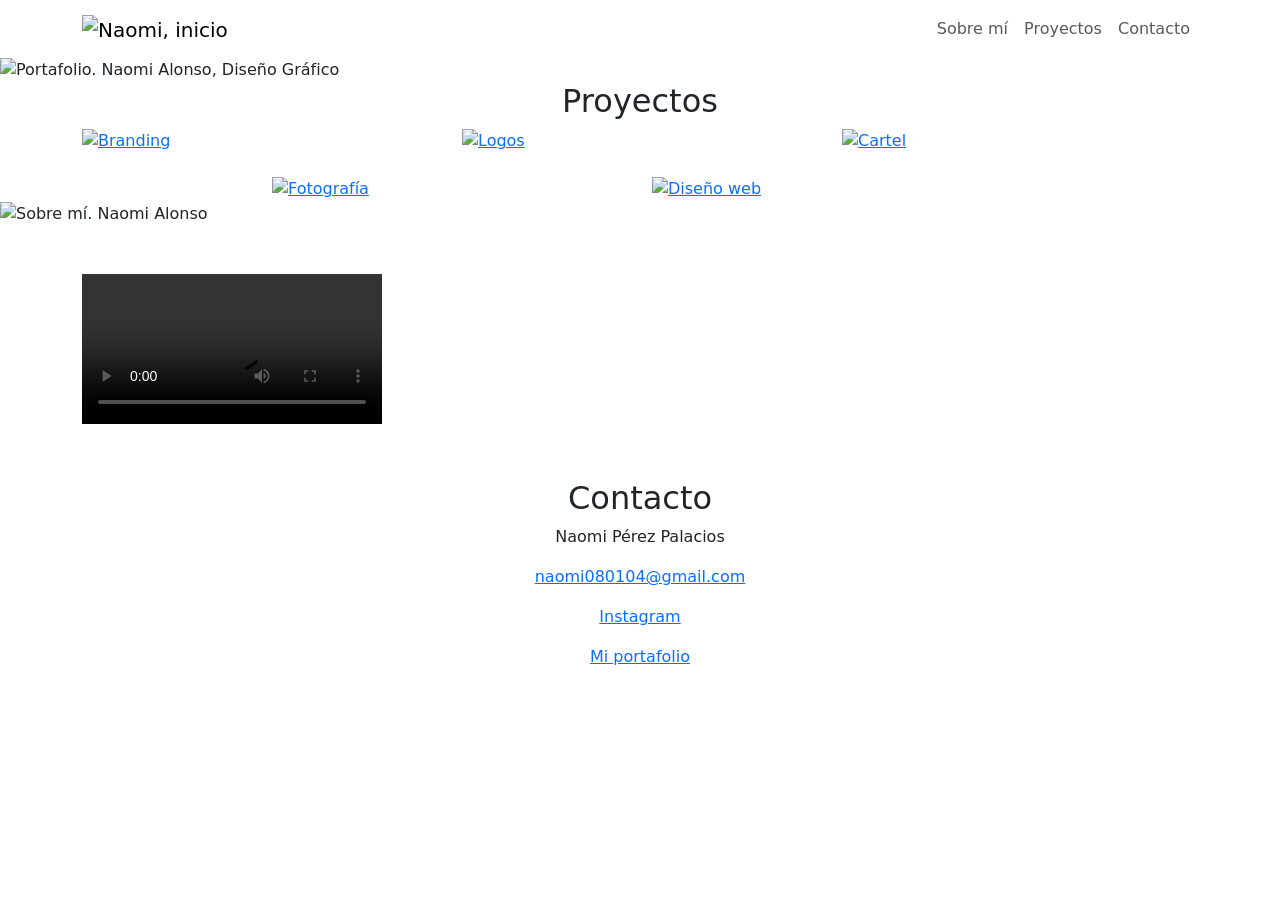
==== index.html @ dbc14c41 "Add files via upload" ====
<!DOCTYPE html>
<html lang="es">
<head>
  <meta charset="UTF-8">
  <meta name="viewport" content="width=device-width, initial-scale=1">
  <title>Portafolio | Naomi Alonso · Diseño Gráfico</title>

  <!-- Bootstrap 5 -->
  <link href="https://cdn.jsdelivr.net/npm/bootstrap@5.3.3/dist/css/bootstrap.min.css" rel="stylesheet">
  <!-- Tipografías -->
  <link rel="preconnect" href="https://fonts.googleapis.com">
  <link rel="preconnect" href="https://fonts.gstatic.com" crossorigin>
  <link href="https://fonts.googleapis.com/css2?family=Abril+Fatface&family=Caveat:wght@500;700&family=Libre+Baskerville:wght@400;700&display=swap" rel="stylesheet">
  <!-- Tu hoja de estilos (siempre después de Bootstrap) -->
  <link href="css/style.css" rel="stylesheet">
</head>
<body>

  <!-- ============ MENÚ ============ -->
  <nav class="navbar navbar-expand-lg barra-menu sticky-top">
    <div class="container">
      <a class="navbar-brand" href="#inicio">
        <img class="logo-nav" src="img/logoimg.png" alt="Naomi, inicio">
      </a>
      <button class="navbar-toggler" type="button" data-bs-toggle="collapse" data-bs-target="#menu" aria-controls="menu" aria-expanded="false" aria-label="Abrir menú">
        <span class="navbar-toggler-icon"></span>
      </button>
      <div class="collapse navbar-collapse" id="menu">
        <ul class="navbar-nav ms-auto">
          <li class="nav-item"><a class="nav-link" href="#sobre-mi">Sobre mí</a></li>
          <li class="nav-item"><a class="nav-link" href="#proyectos">Proyectos</a></li>
          <li class="nav-item"><a class="nav-link" href="#contacto">Contacto</a></li>
        </ul>
      </div>
    </div>
  </nav>

  <!-- ============ HEADER ============ -->
  <header id="inicio">
    <h1 class="visually-hidden">Portafolio de Naomi Alonso, Diseño Gráfico</h1>
    <img class="img-ancha" src="inicioimg.png" alt="Portafolio. Naomi Alonso, Diseño Gráfico">
  </header>

  <main>

    <!-- ============ MIS PROYECTOS ============ -->
    <section id="proyectos" class="seccion vichy">
      <div class="container">
        <h2 class="titulo-seccion text-center">Proyectos</h2>
        <div class="row g-4 justify-content-center">
          <div class="col-6 col-md-4"><a class="plato" href="branding.html" rel="noopener"><img src="brandingimg.png" alt="Branding"></a></div>
          <div class="col-6 col-md-4"><a class="plato" href="logos.html" rel="noopener"><img src="logosimg.png" alt="Logos"></a></div>
          <div class="col-6 col-md-4"><a class="plato" href="cartel.html"  rel="noopener"><img src="cartelimg.png" alt="Cartel"></a></div>
          <div class="col-6 col-md-4"><a class="plato" href="fotos.html" rel="noopener"><img src="fotoimg.png" alt="Fotografía"></a></div>
          <div class="col-6 col-md-4"><a class="plato" href="web.html"  rel="noopener"><img src="webimg.png" alt="Diseño web"></a></div>
        </div>
      </div>
    </section>

    <!-- ============ SOBRE MÍ ============ -->
    <section id="sobre-mi" class="seccion-sobre-mi">
      <h2 class="visually-hidden">Sobre mí</h2>
      <img class="img-ancha" src="inicio2img.png" alt="Sobre mí. Naomi Alonso">
      <div class="container py-5">
        <video class="video" controls preload="metadata" aria-label="Video de presentación de Naomi Pérez Palacios">
          <source src="vid.mp4" type="video/mp4">
          Tu navegador no puede reproducir este video.
        </video>
      </div>
    </section>

  </main>

  <!-- ============ CONTACTO ============ -->
  <footer id="contacto" class="pie vichy">
    <div class="container text-center">
      <h2 class="titulo-seccion">Contacto</h2>
      <p class="firma">Naomi Pérez Palacios</p>
      <p><a class="enlace-pie" href="mailto:naomi080104@gmail.com">naomi080104@gmail.com</a></p>
      <p><a class="enlace-pie" href="https://www.instagram.com/naomiperezpalacios/" target="_blank" rel="noopener">Instagram</a></p>
      <p><a class="enlace-pie" href="https://canva.link/qdemf1s4d7n27k7" target="_blank" rel="noopener">Mi portafolio</a></p>
    </div>
  </footer>

  <script src="https://cdn.jsdelivr.net/npm/bootstrap@5.3.3/dist/js/bootstrap.bundle.min.js"></script>
</body>
</html>
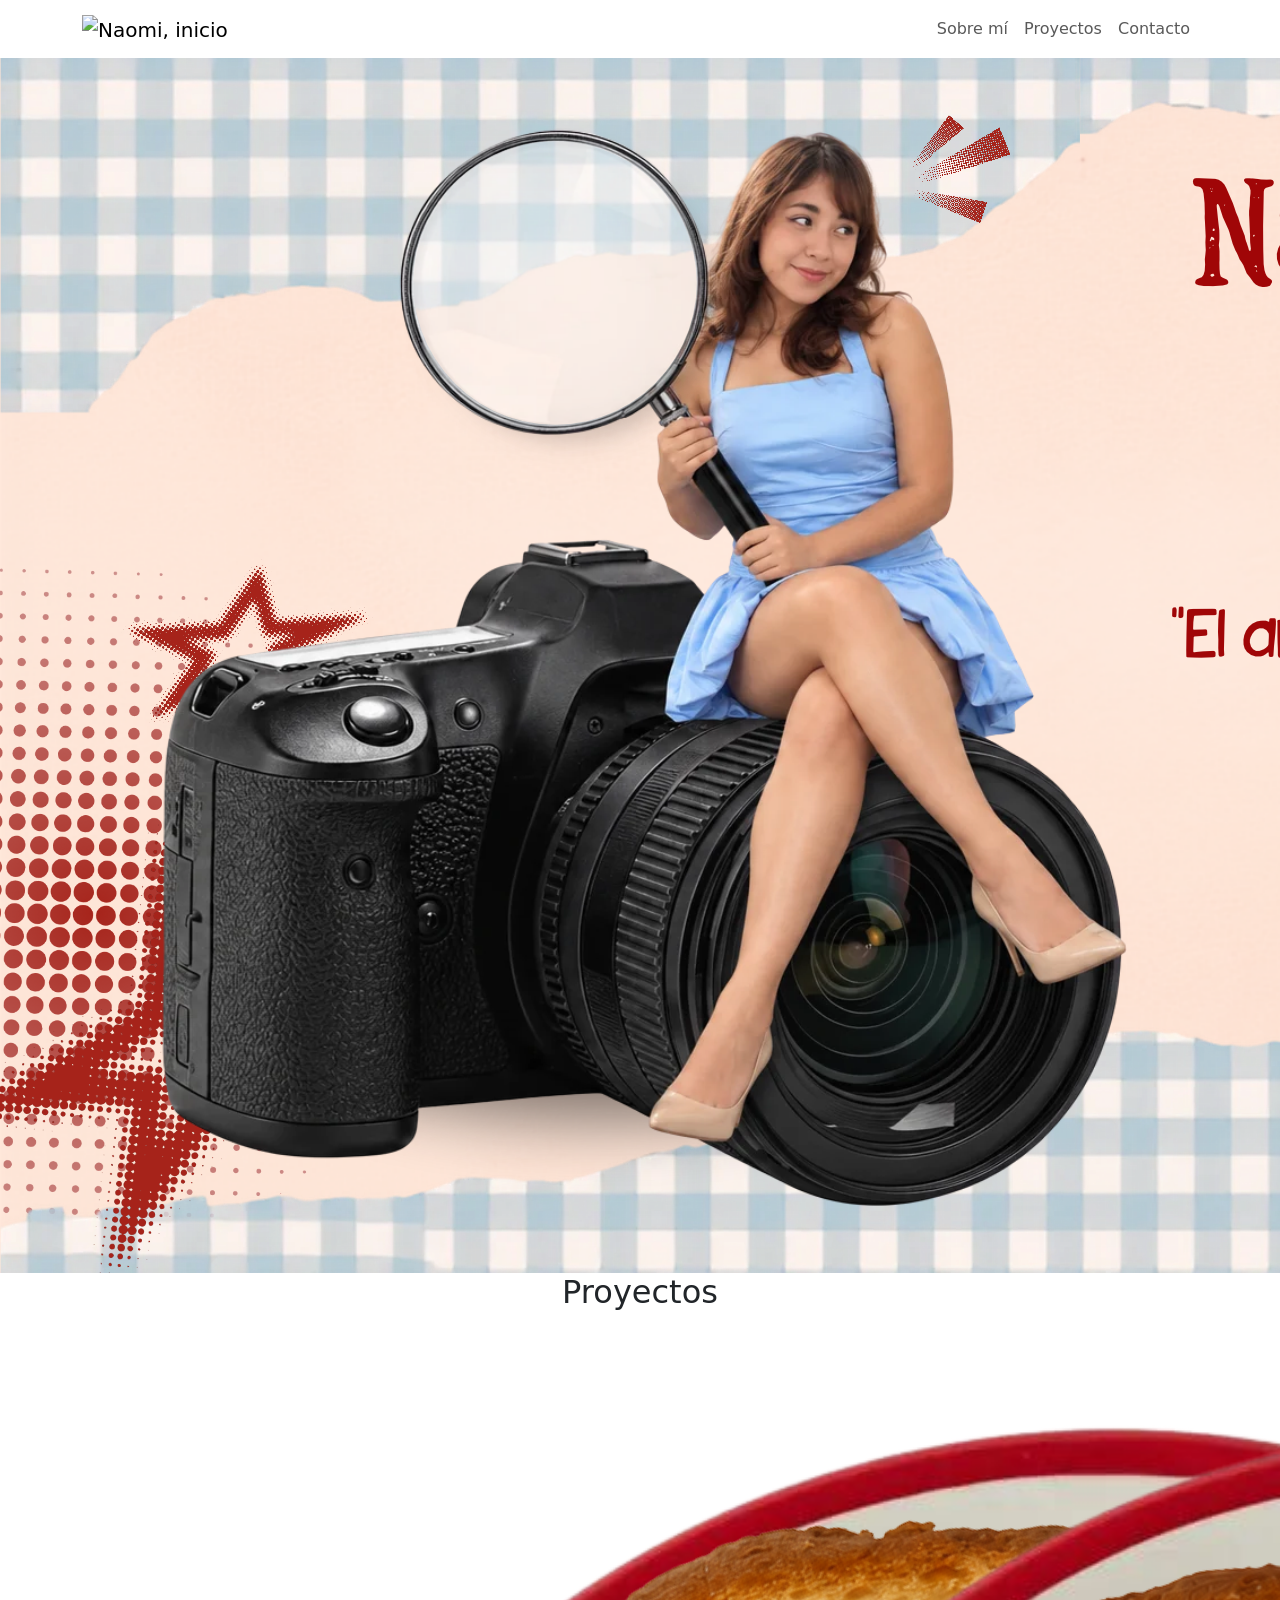
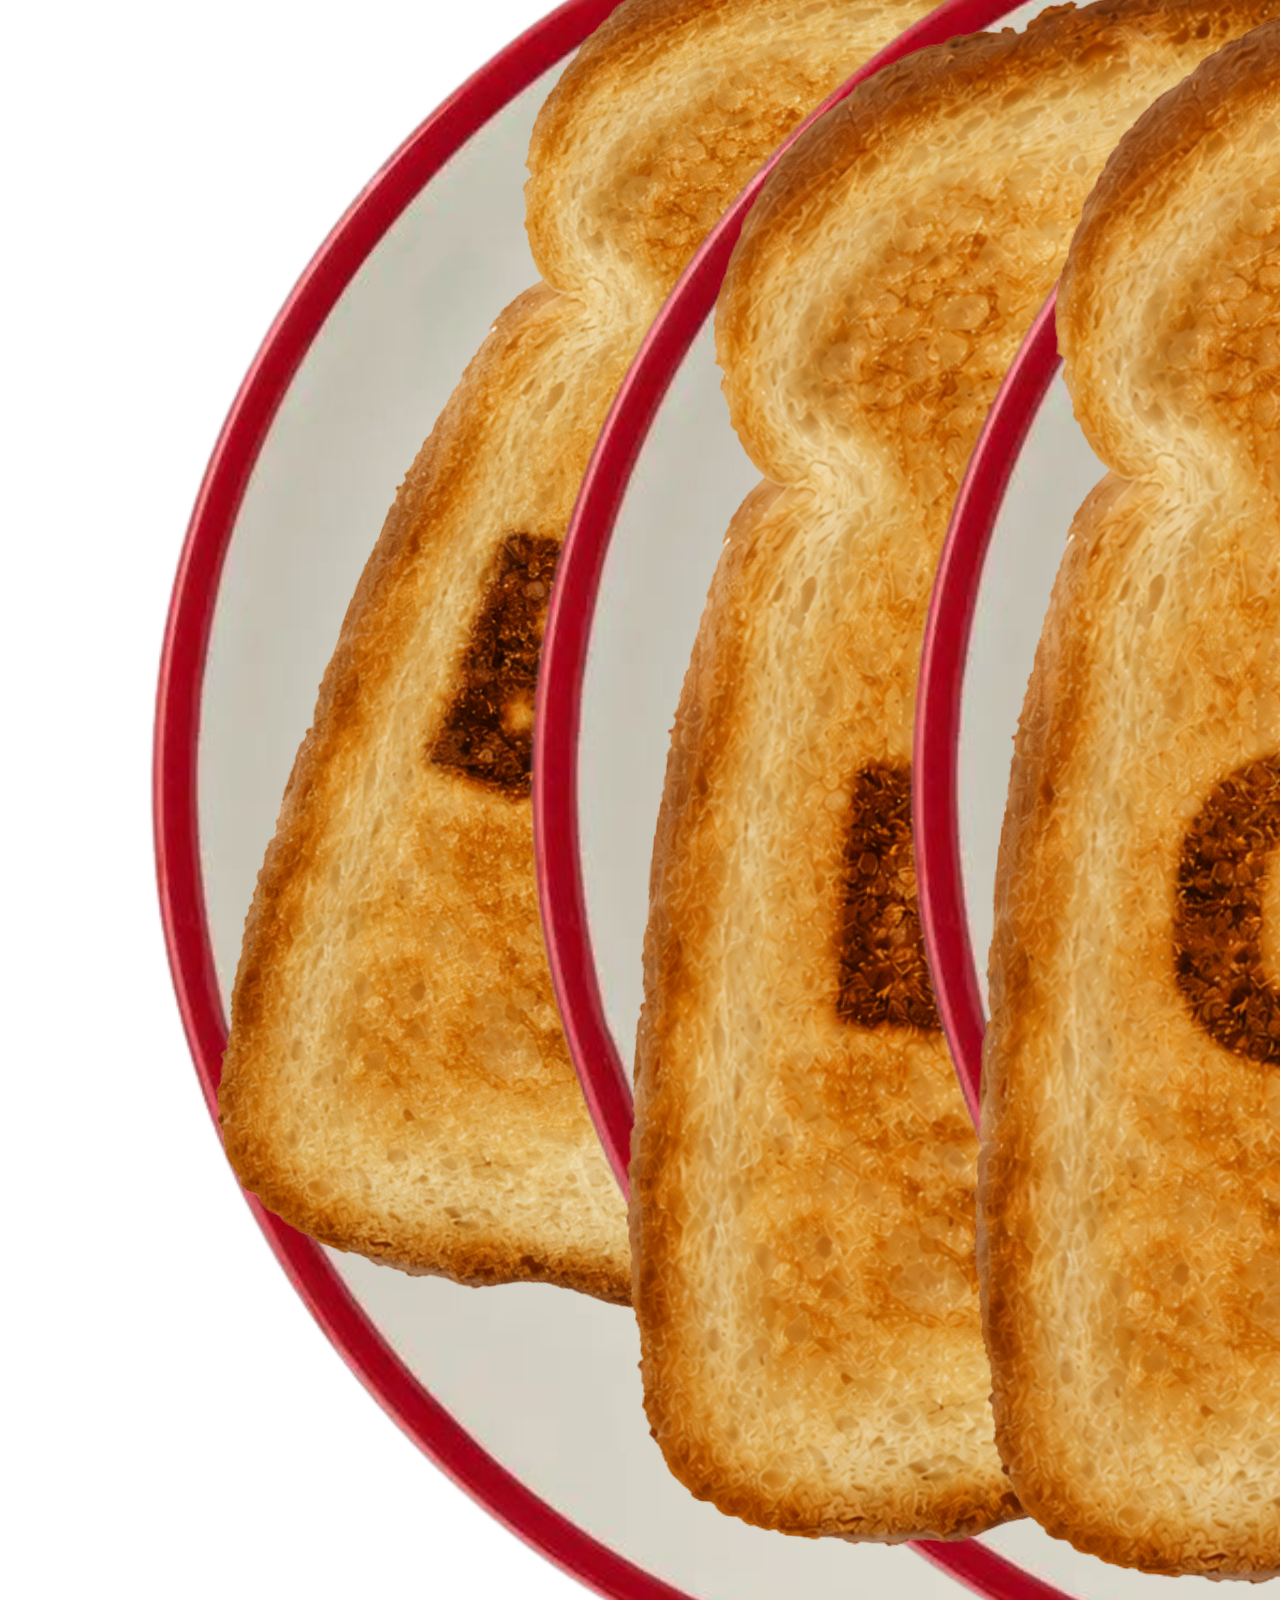
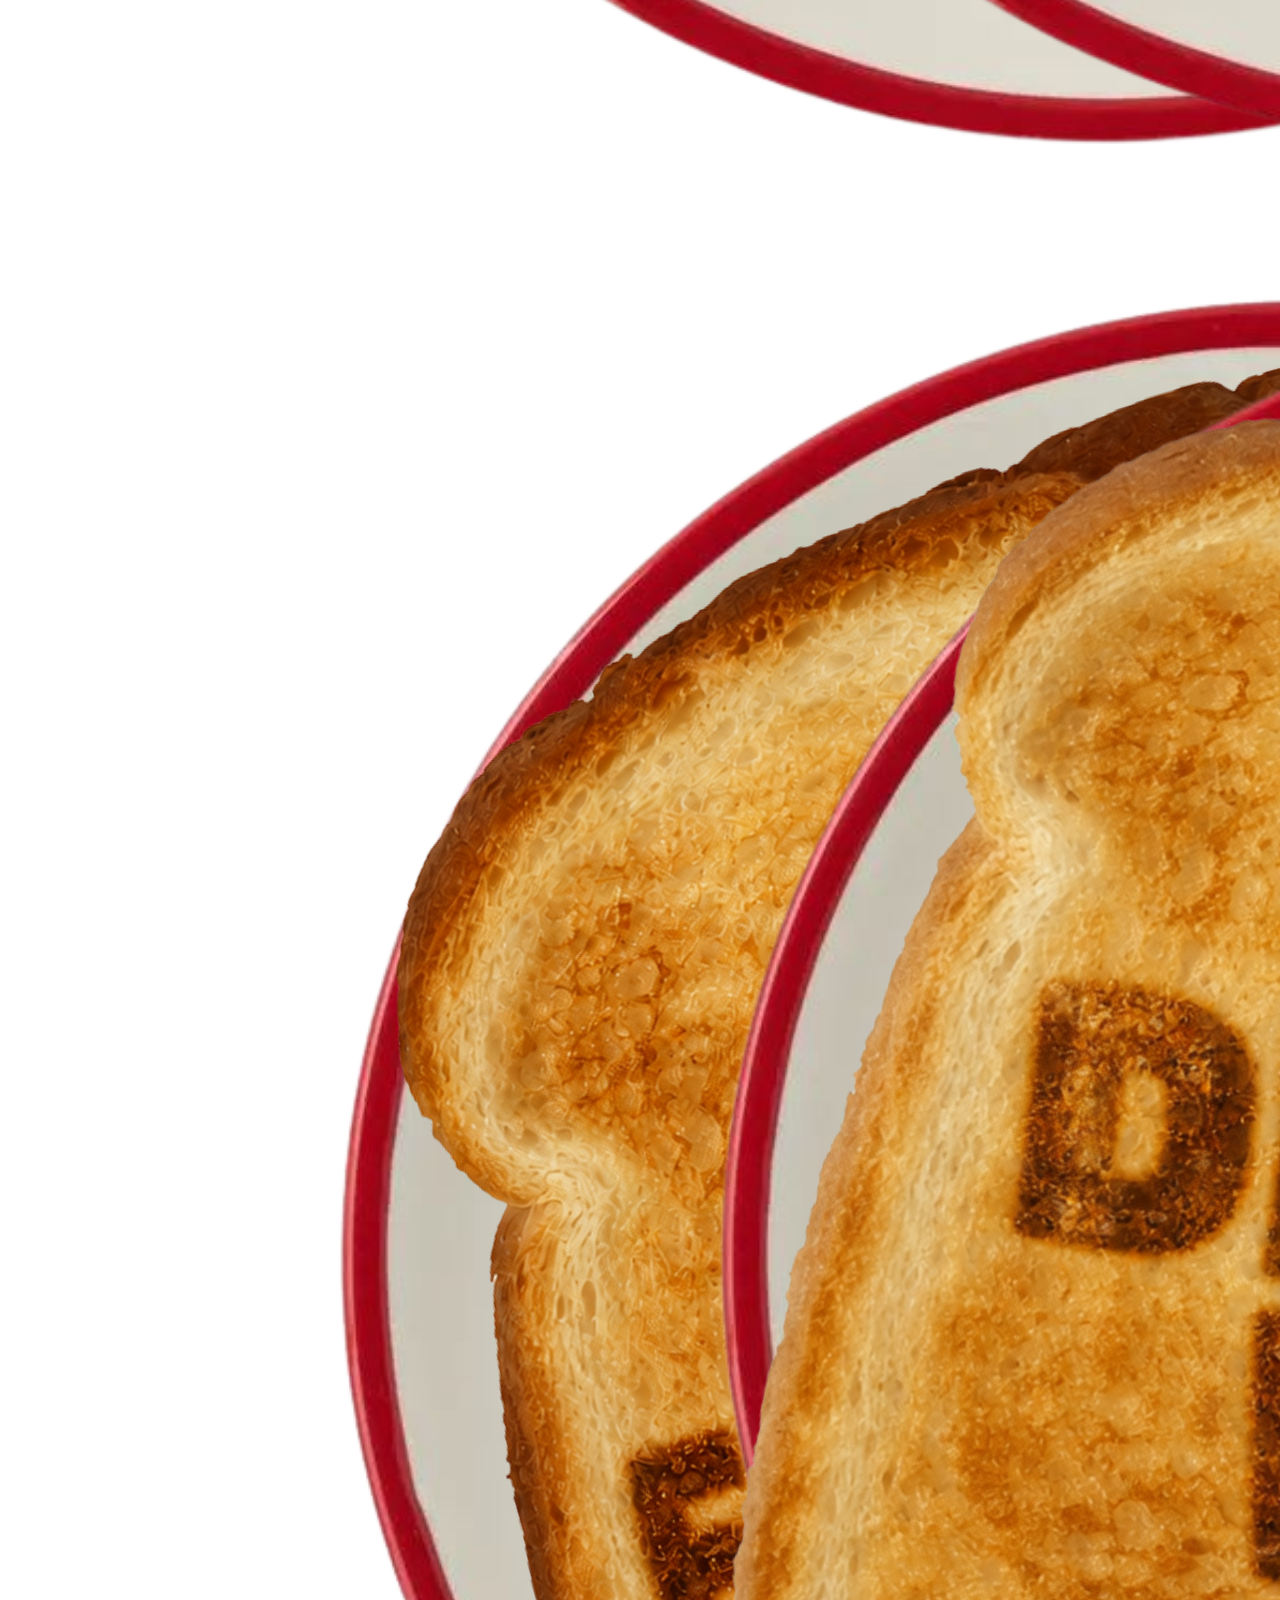
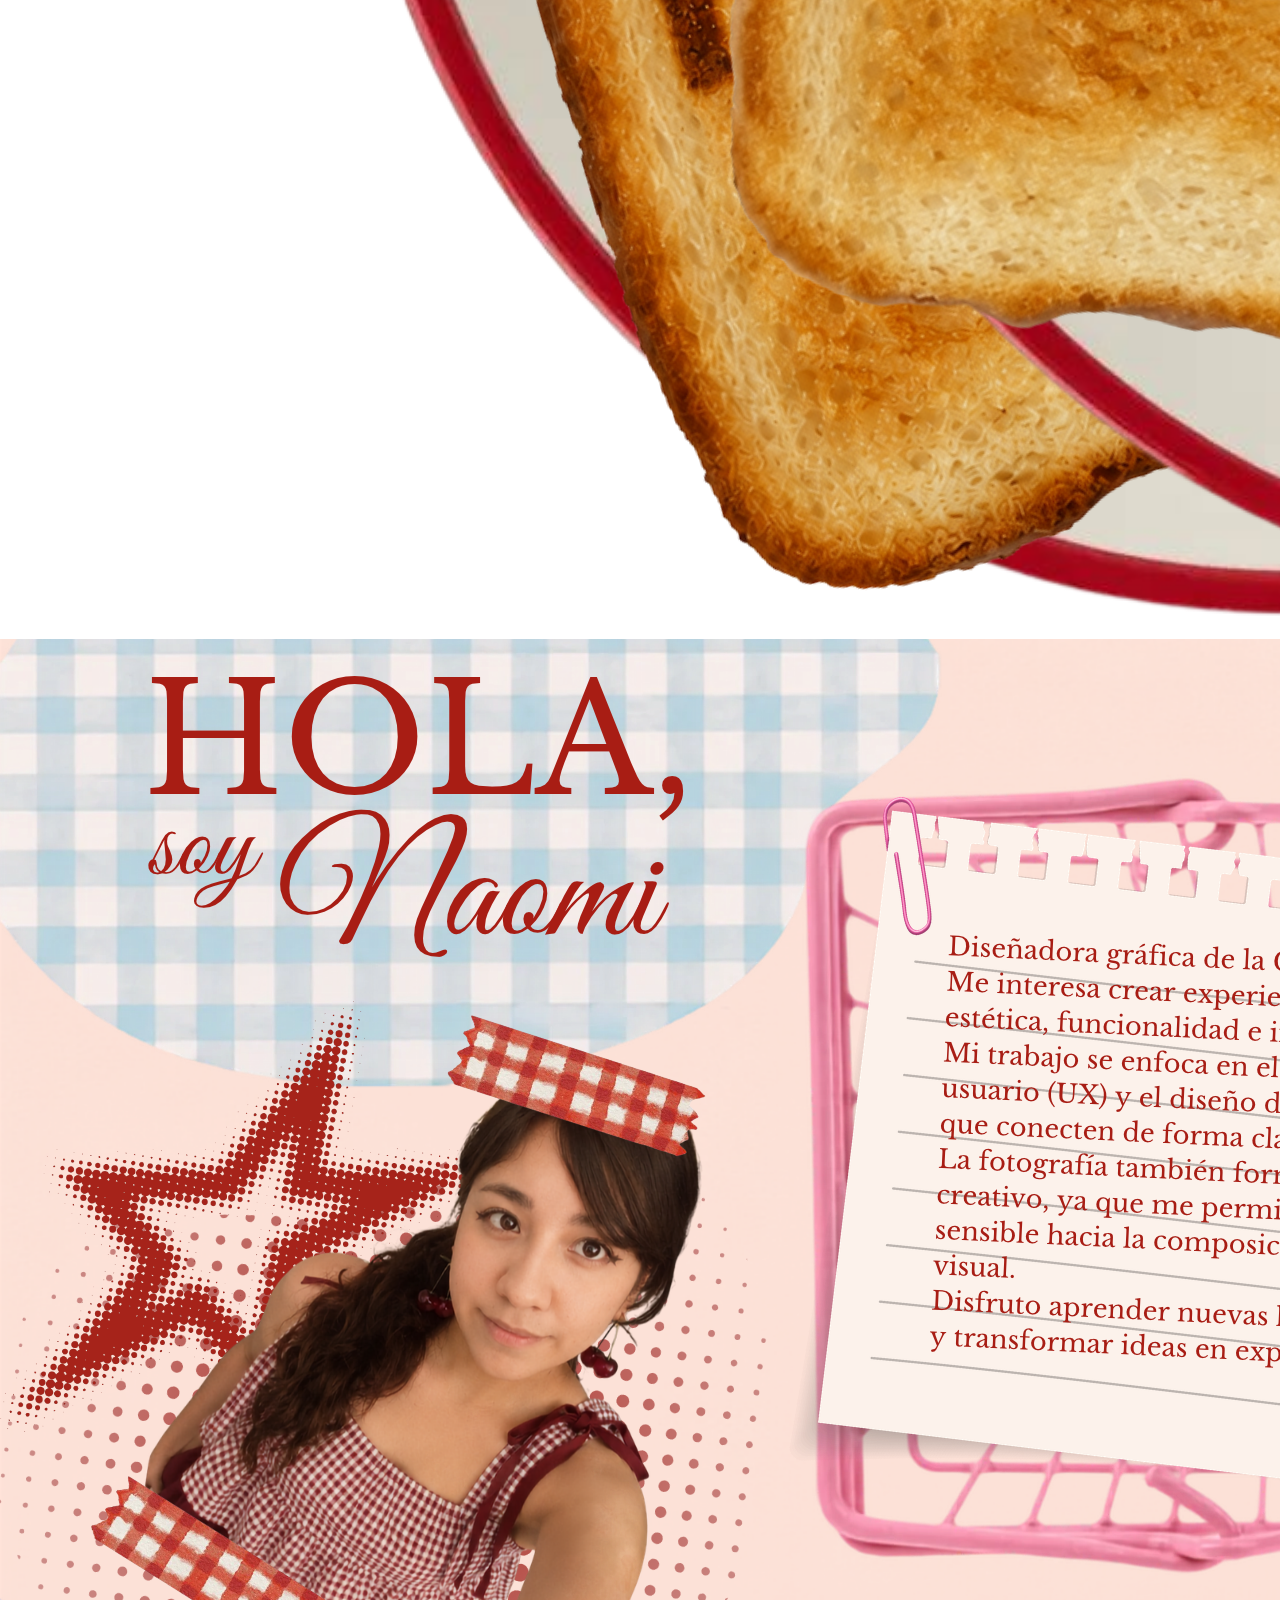
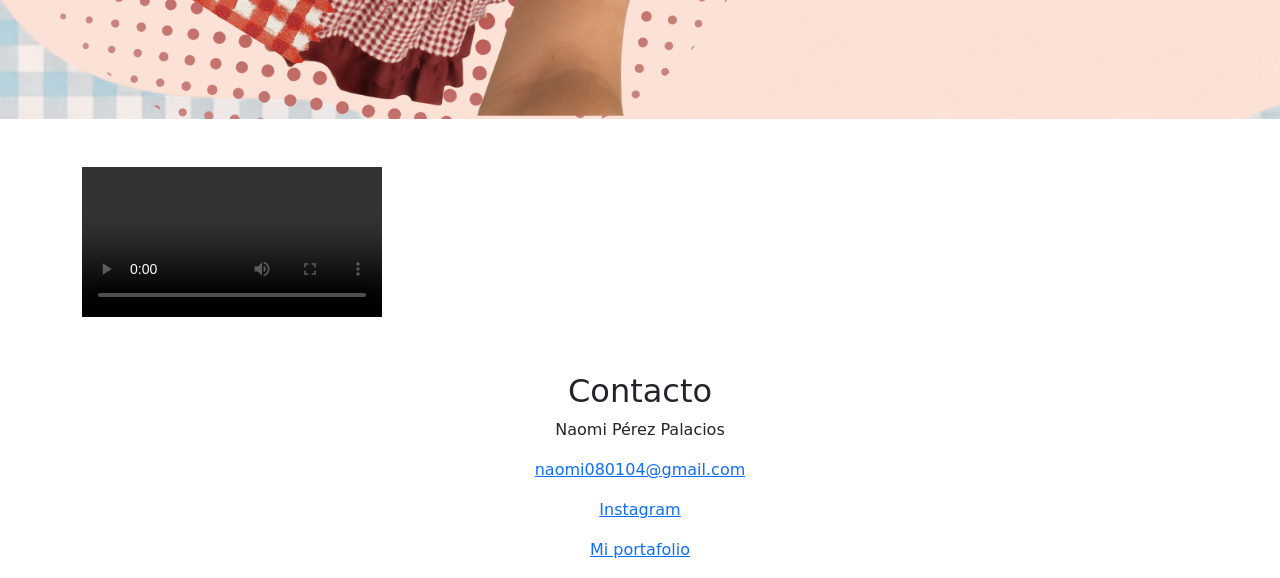
==== commit 3a8728b9: "Fix HTML encoding issues in index.html" ====
--- a/index.html
+++ b/index.html
@@ -51,7 +51,7 @@
           <div class="col-6 col-md-4"><a class="plato" href="branding.html" rel="noopener"><img src="brandingimg.png" alt="Branding"></a></div>
           <div class="col-6 col-md-4"><a class="plato" href="logos.html" rel="noopener"><img src="logosimg.png" alt="Logos"></a></div>
           <div class="col-6 col-md-4"><a class="plato" href="cartel.html"  rel="noopener"><img src="cartelimg.png" alt="Cartel"></a></div>
-          <div class="col-6 col-md-4"><a class="plato" href="fotos.html" rel="noopener"><img src="fotoimg.png" alt="Fotografía"></a></div>
+          <div class="col-6 col-md-4"><a class="plato" href="foto.html" rel="noopener"><img src="fotoimg.png" alt="Fotografía"></a></div>
           <div class="col-6 col-md-4"><a class="plato" href="web.html"  rel="noopener"><img src="webimg.png" alt="Diseño web"></a></div>
         </div>
       </div>
@@ -84,4 +84,4 @@
 
   <script src="https://cdn.jsdelivr.net/npm/bootstrap@5.3.3/dist/js/bootstrap.bundle.min.js"></script>
 </body>
-</html>+</html>
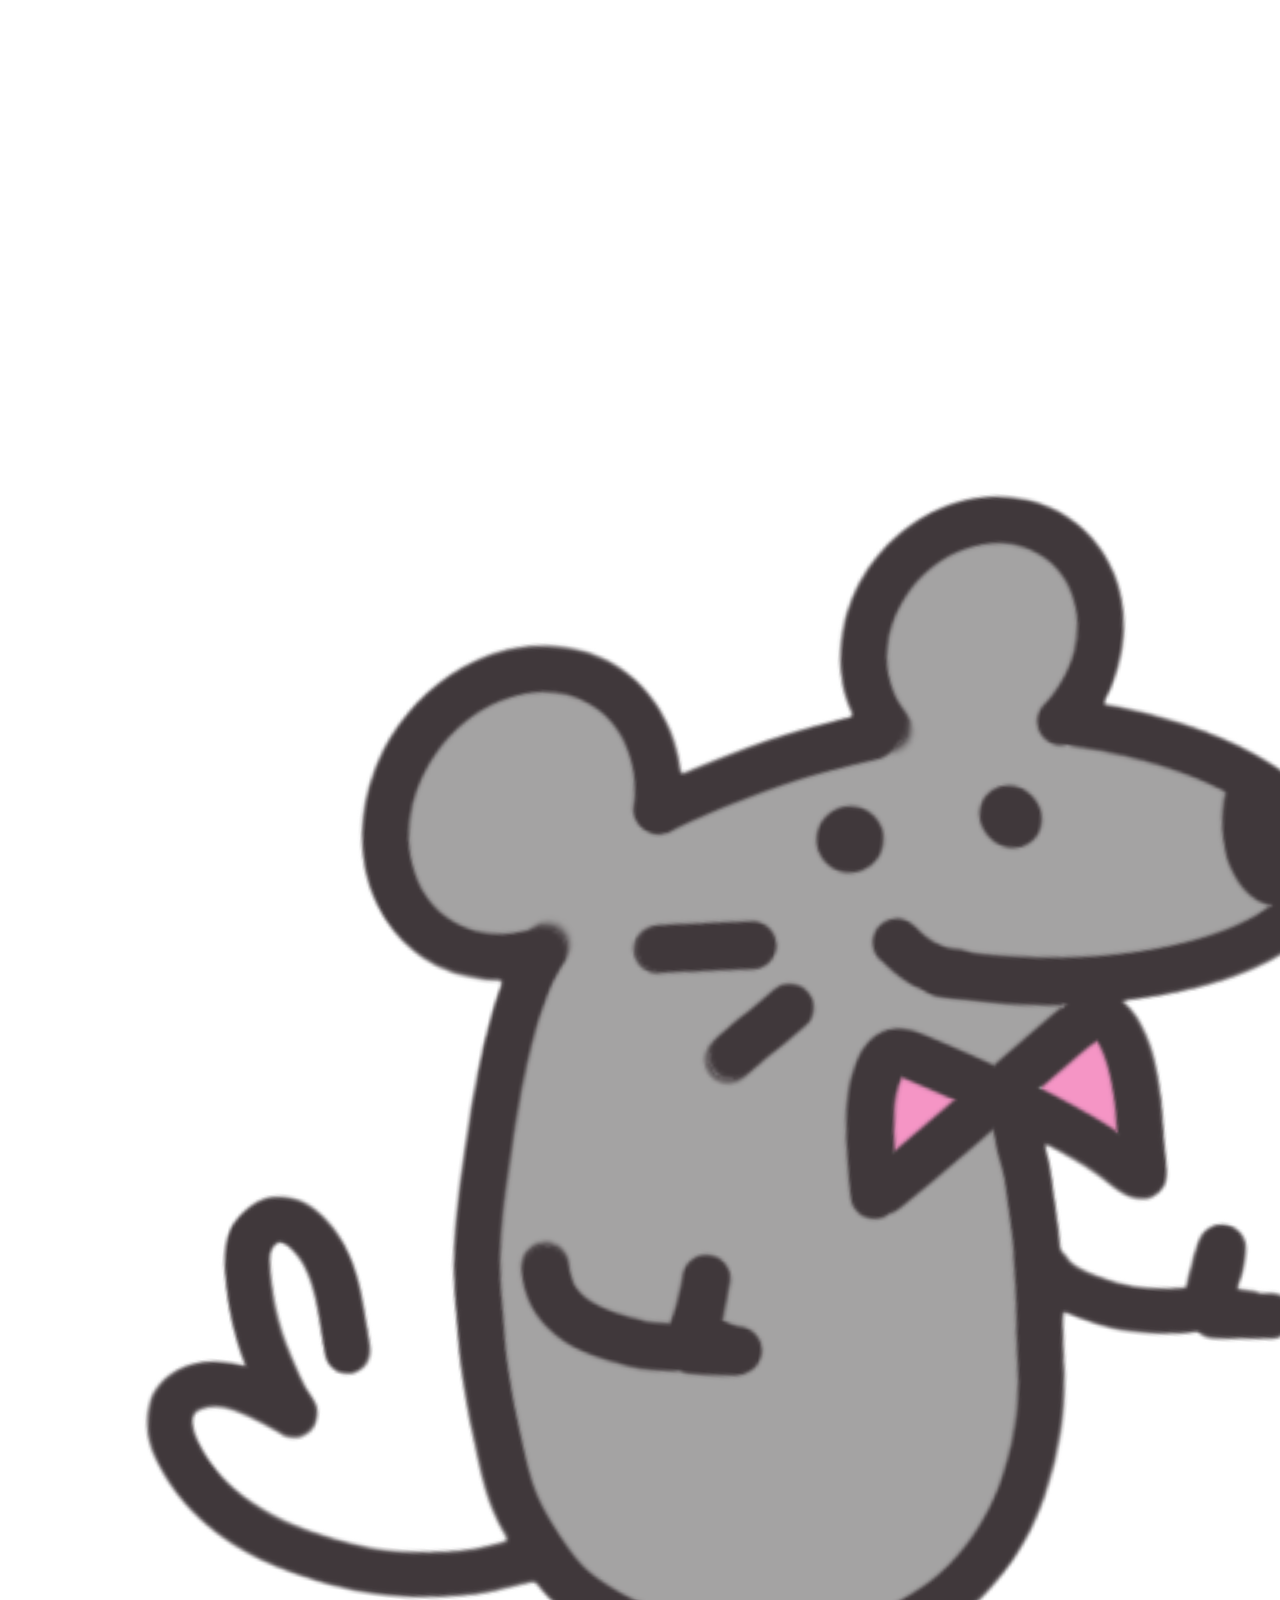
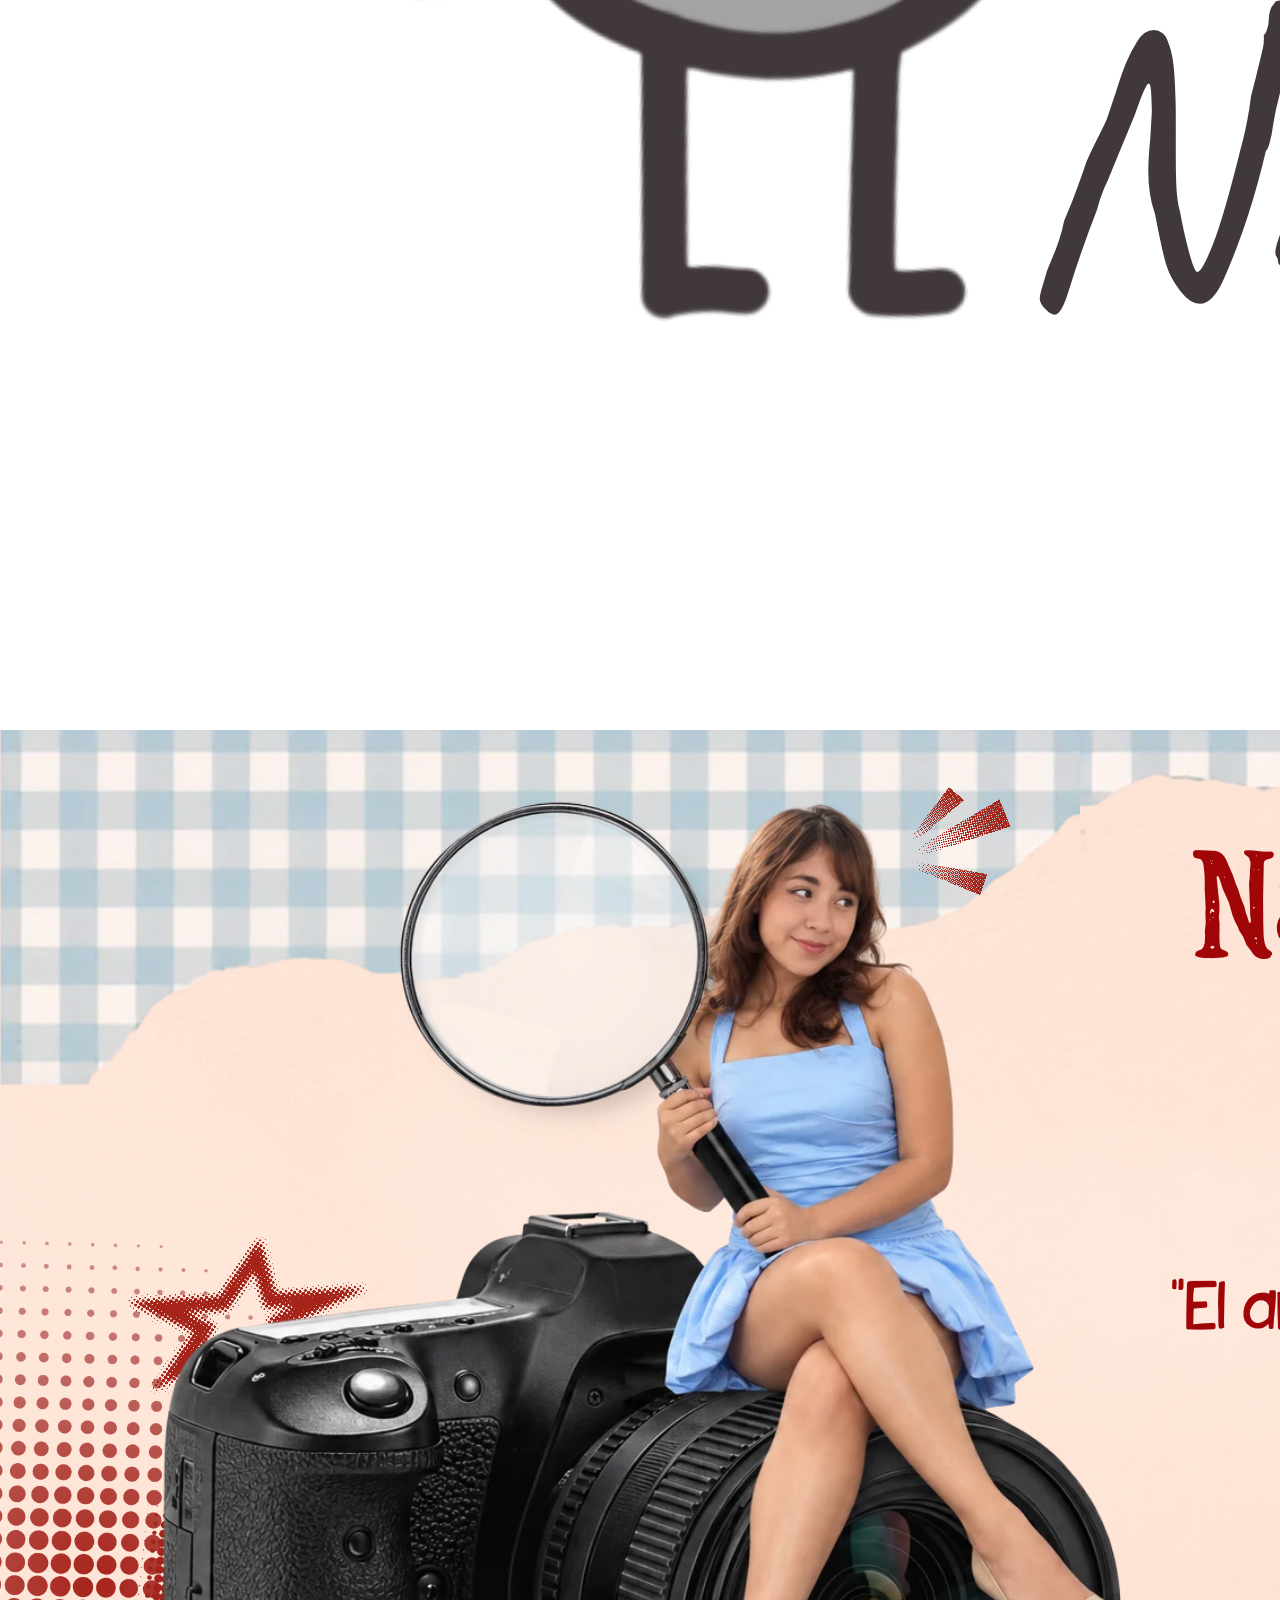
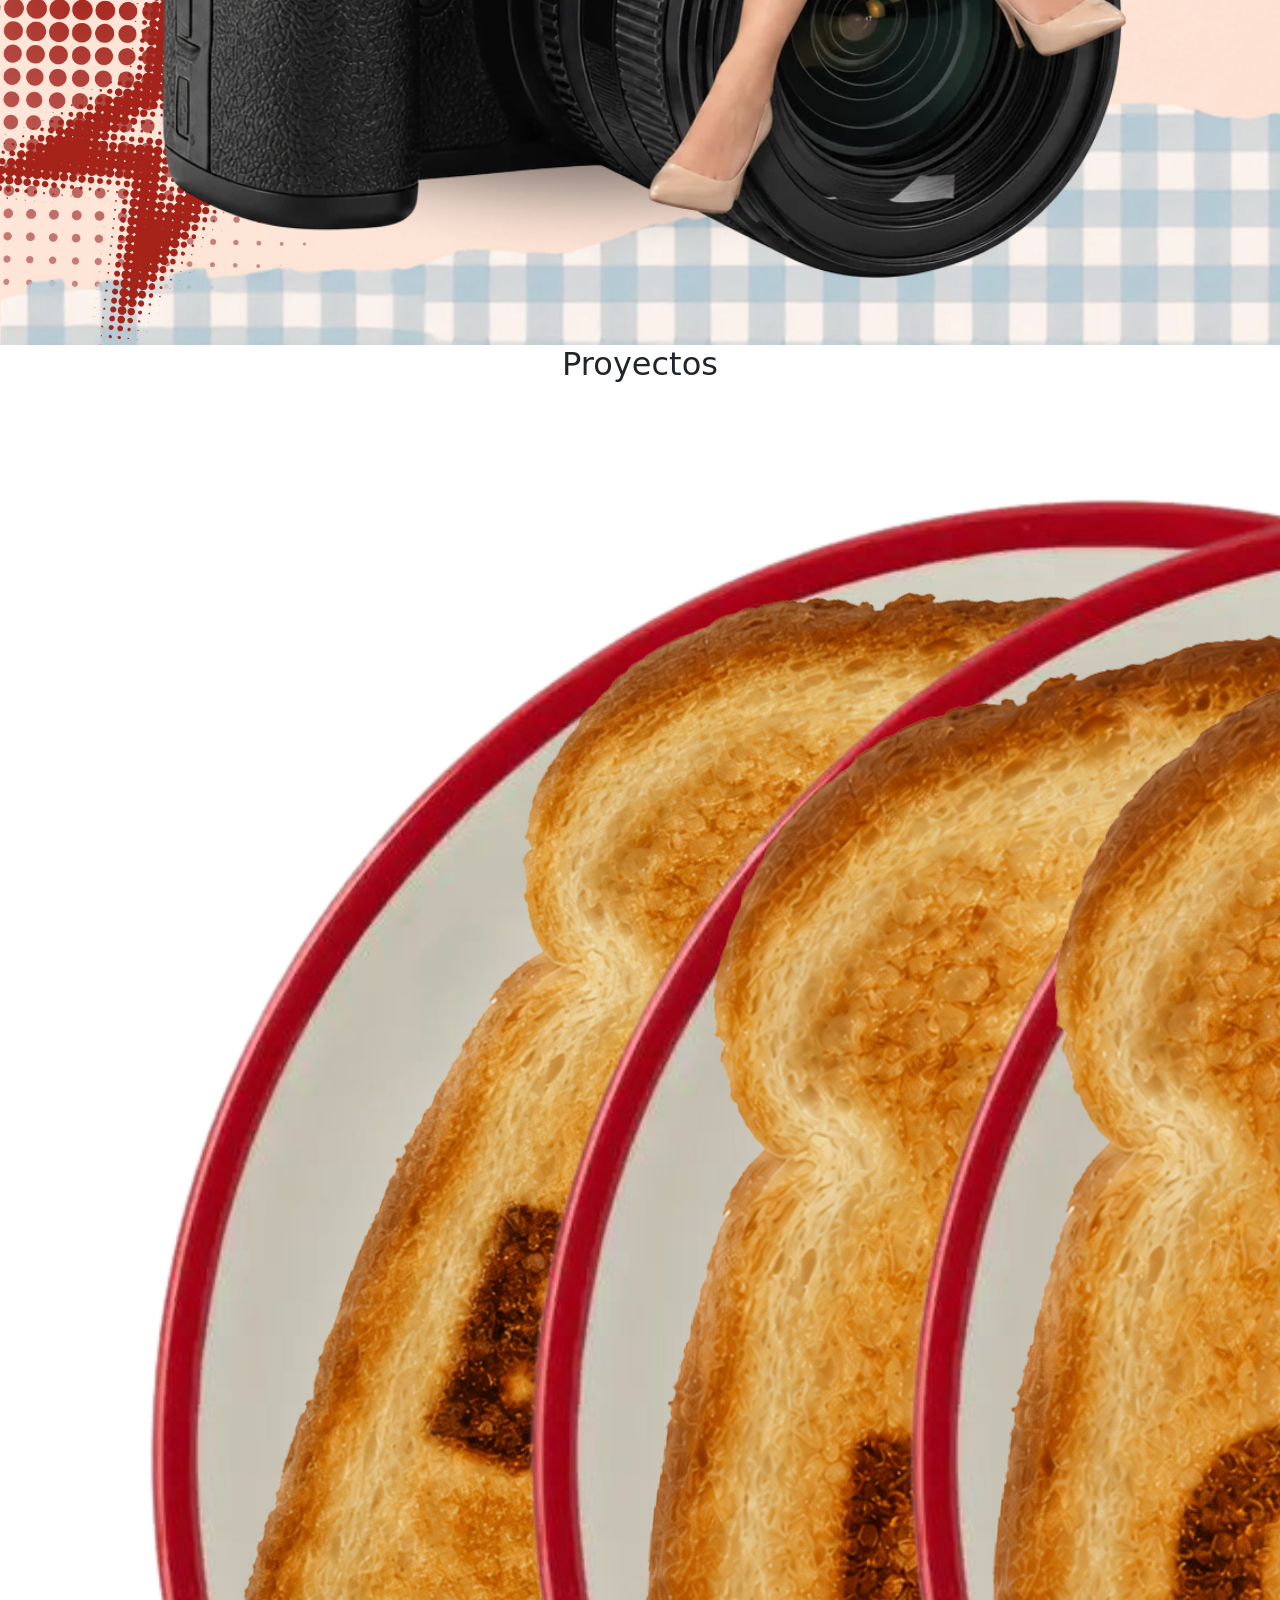
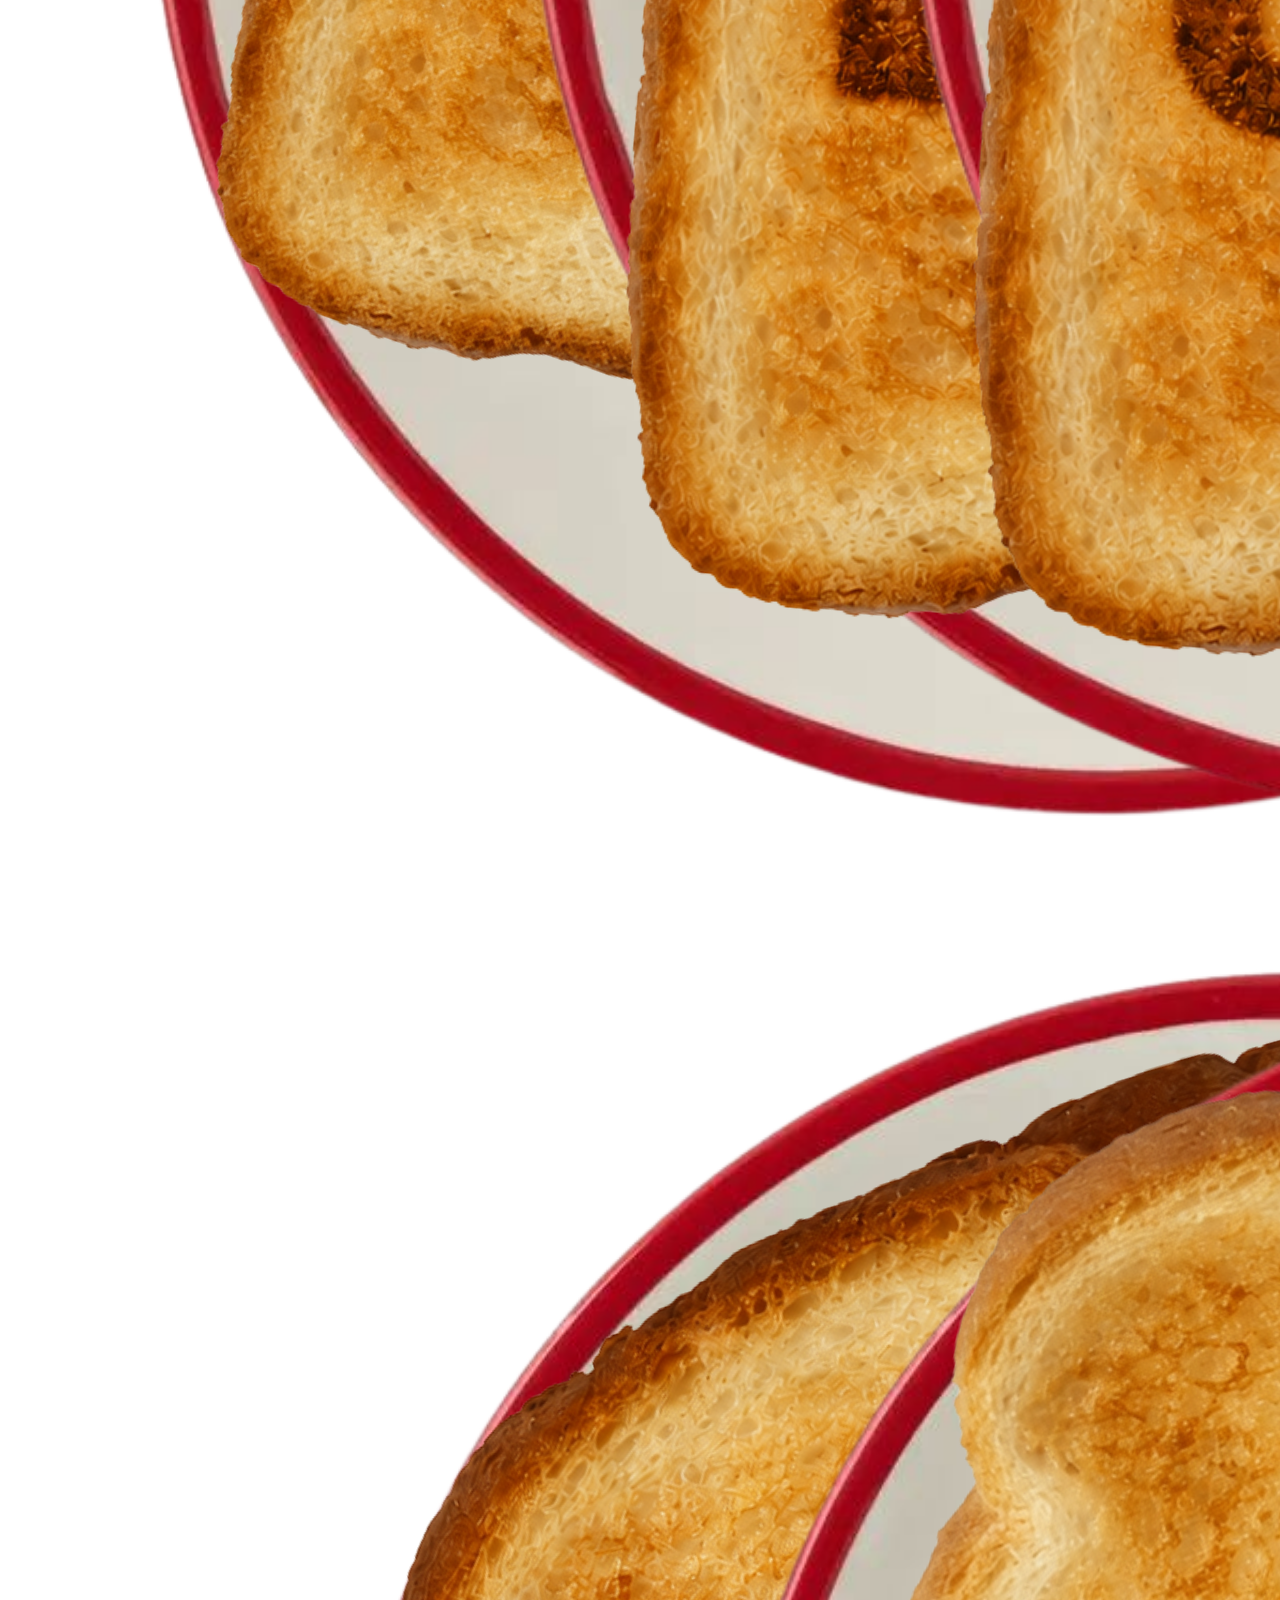
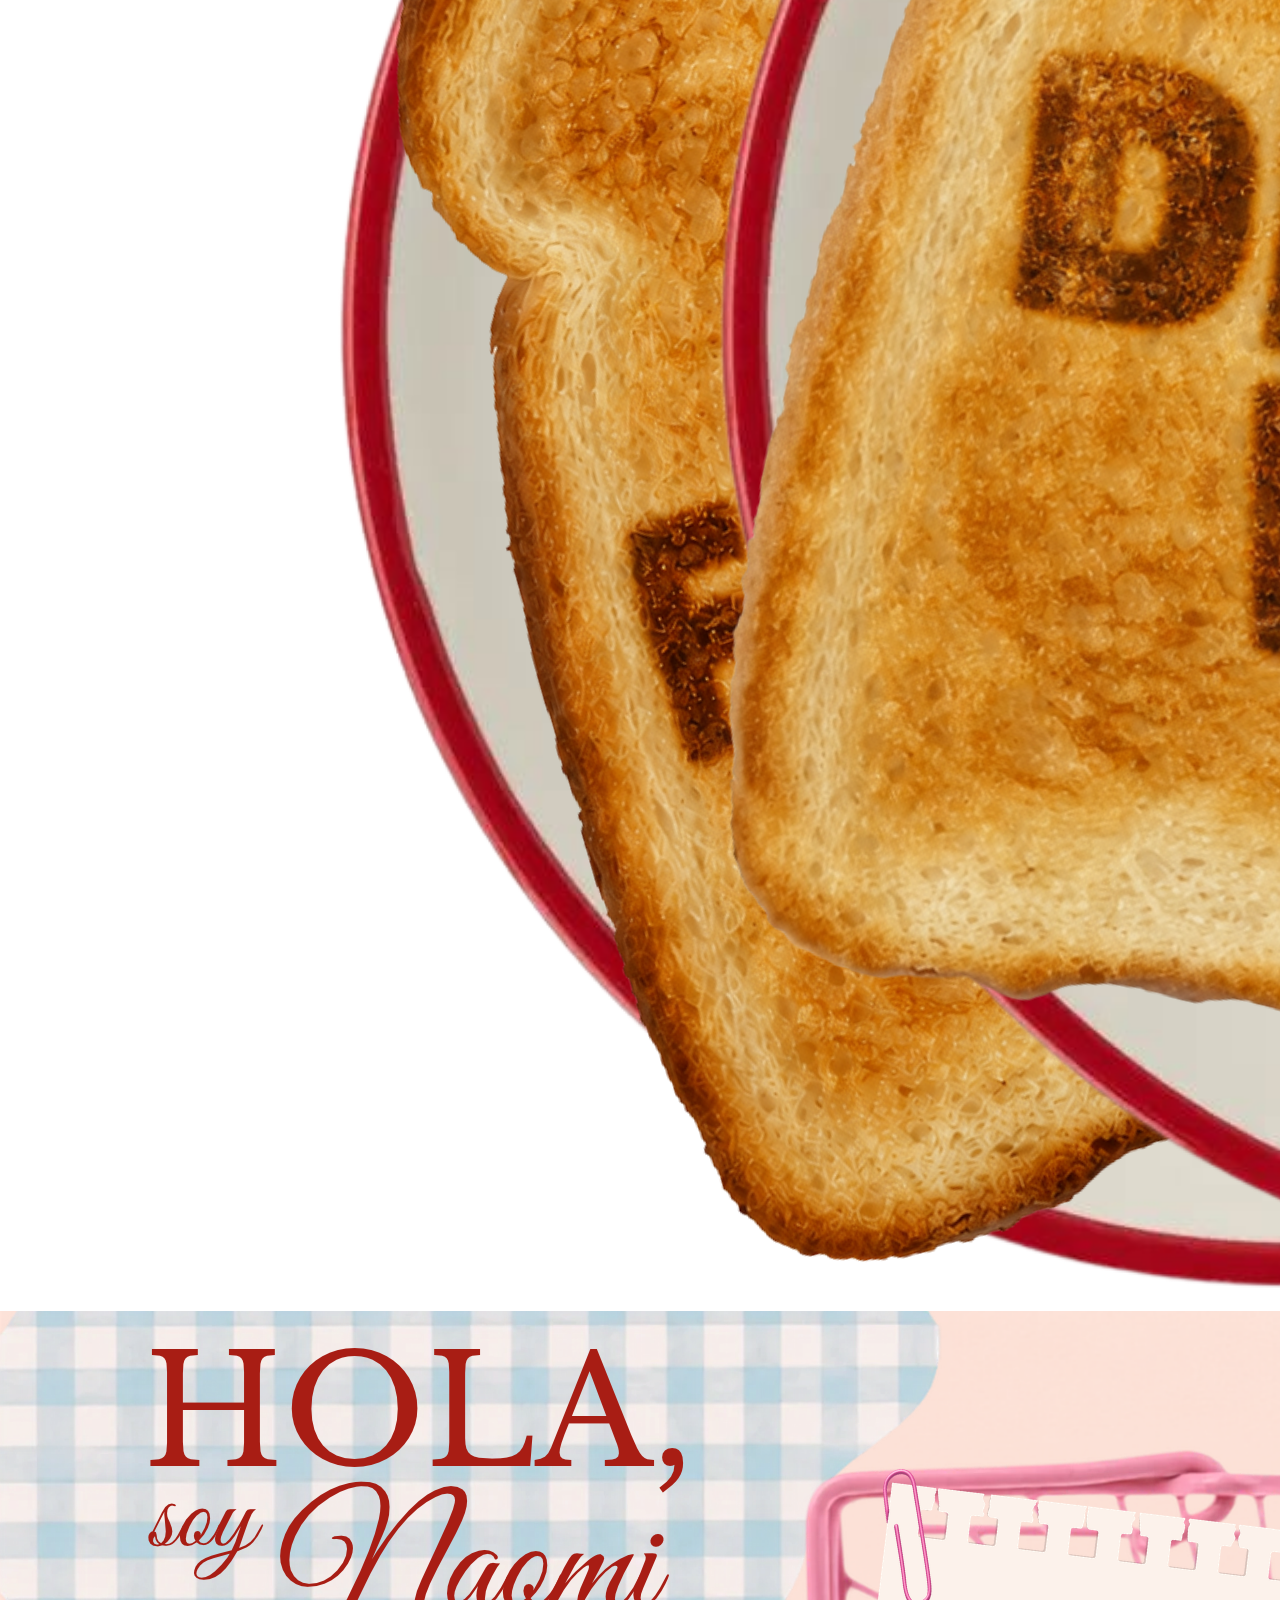
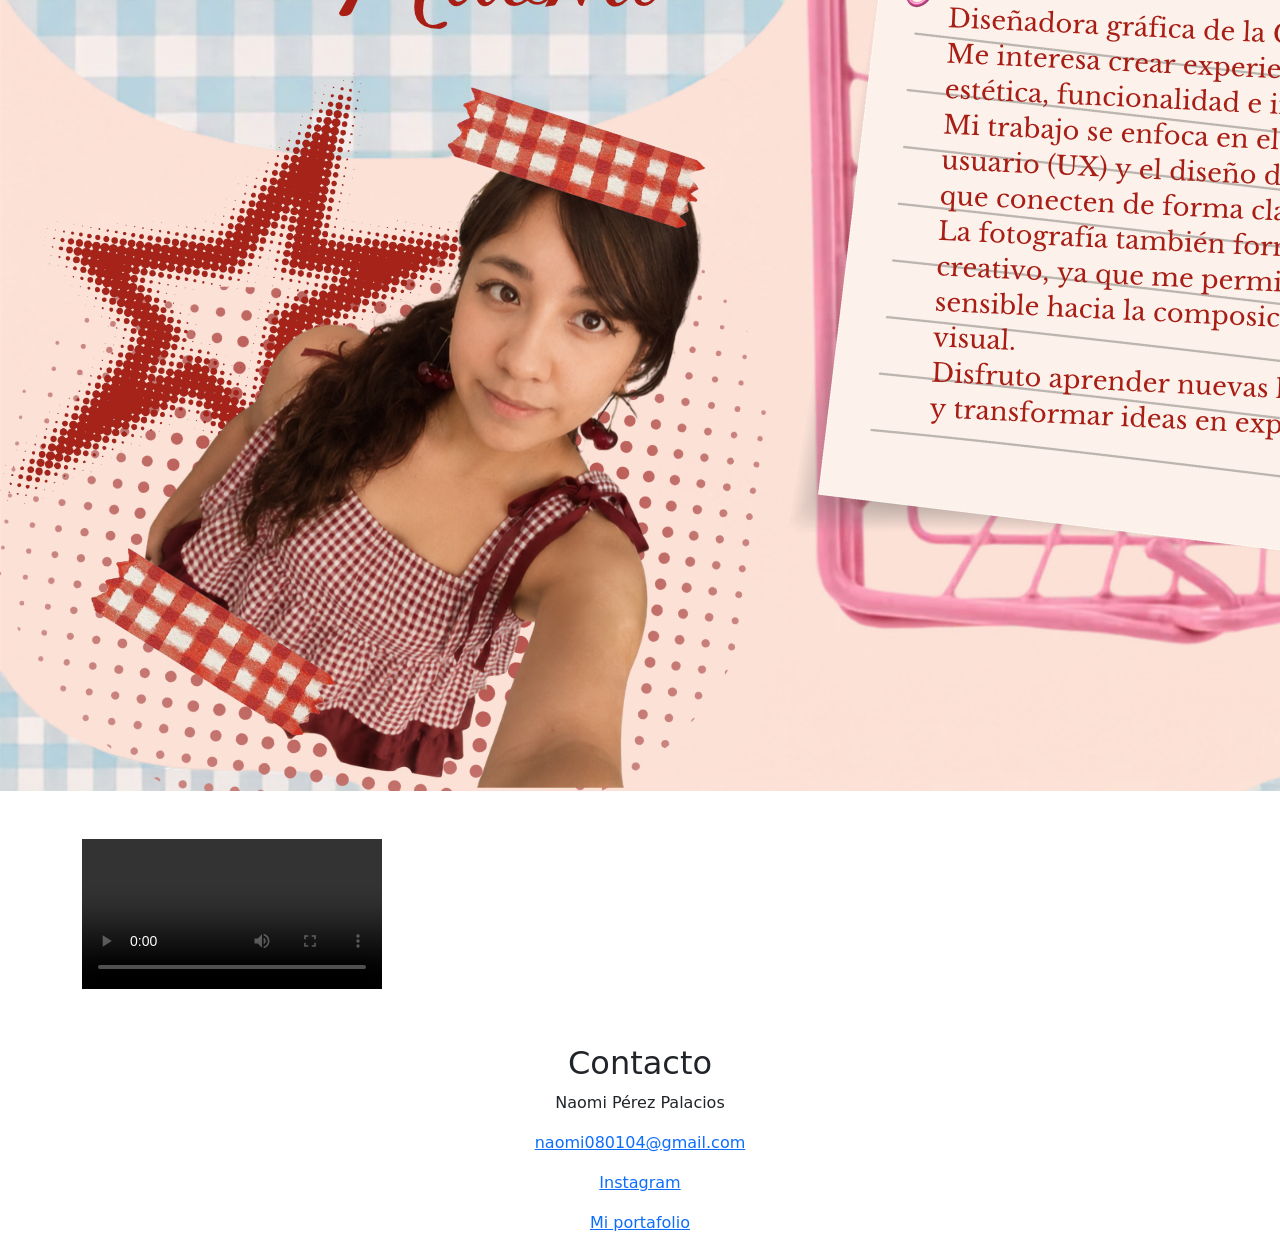
==== commit dbb5317e: "Add files via upload" ====
--- a/index.html
+++ b/index.html
@@ -20,7 +20,7 @@
   <nav class="navbar navbar-expand-lg barra-menu sticky-top">
     <div class="container">
       <a class="navbar-brand" href="#inicio">
-        <img class="logo-nav" src="img/logoimg.png" alt="Naomi, inicio">
+        <img class="logo-nav" src="logo.png" alt="Naomi, inicio">
       </a>
       <button class="navbar-toggler" type="button" data-bs-toggle="collapse" data-bs-target="#menu" aria-controls="menu" aria-expanded="false" aria-label="Abrir menú">
         <span class="navbar-toggler-icon"></span>
@@ -84,4 +84,4 @@
 
   <script src="https://cdn.jsdelivr.net/npm/bootstrap@5.3.3/dist/js/bootstrap.bundle.min.js"></script>
 </body>
-</html>
+</html>
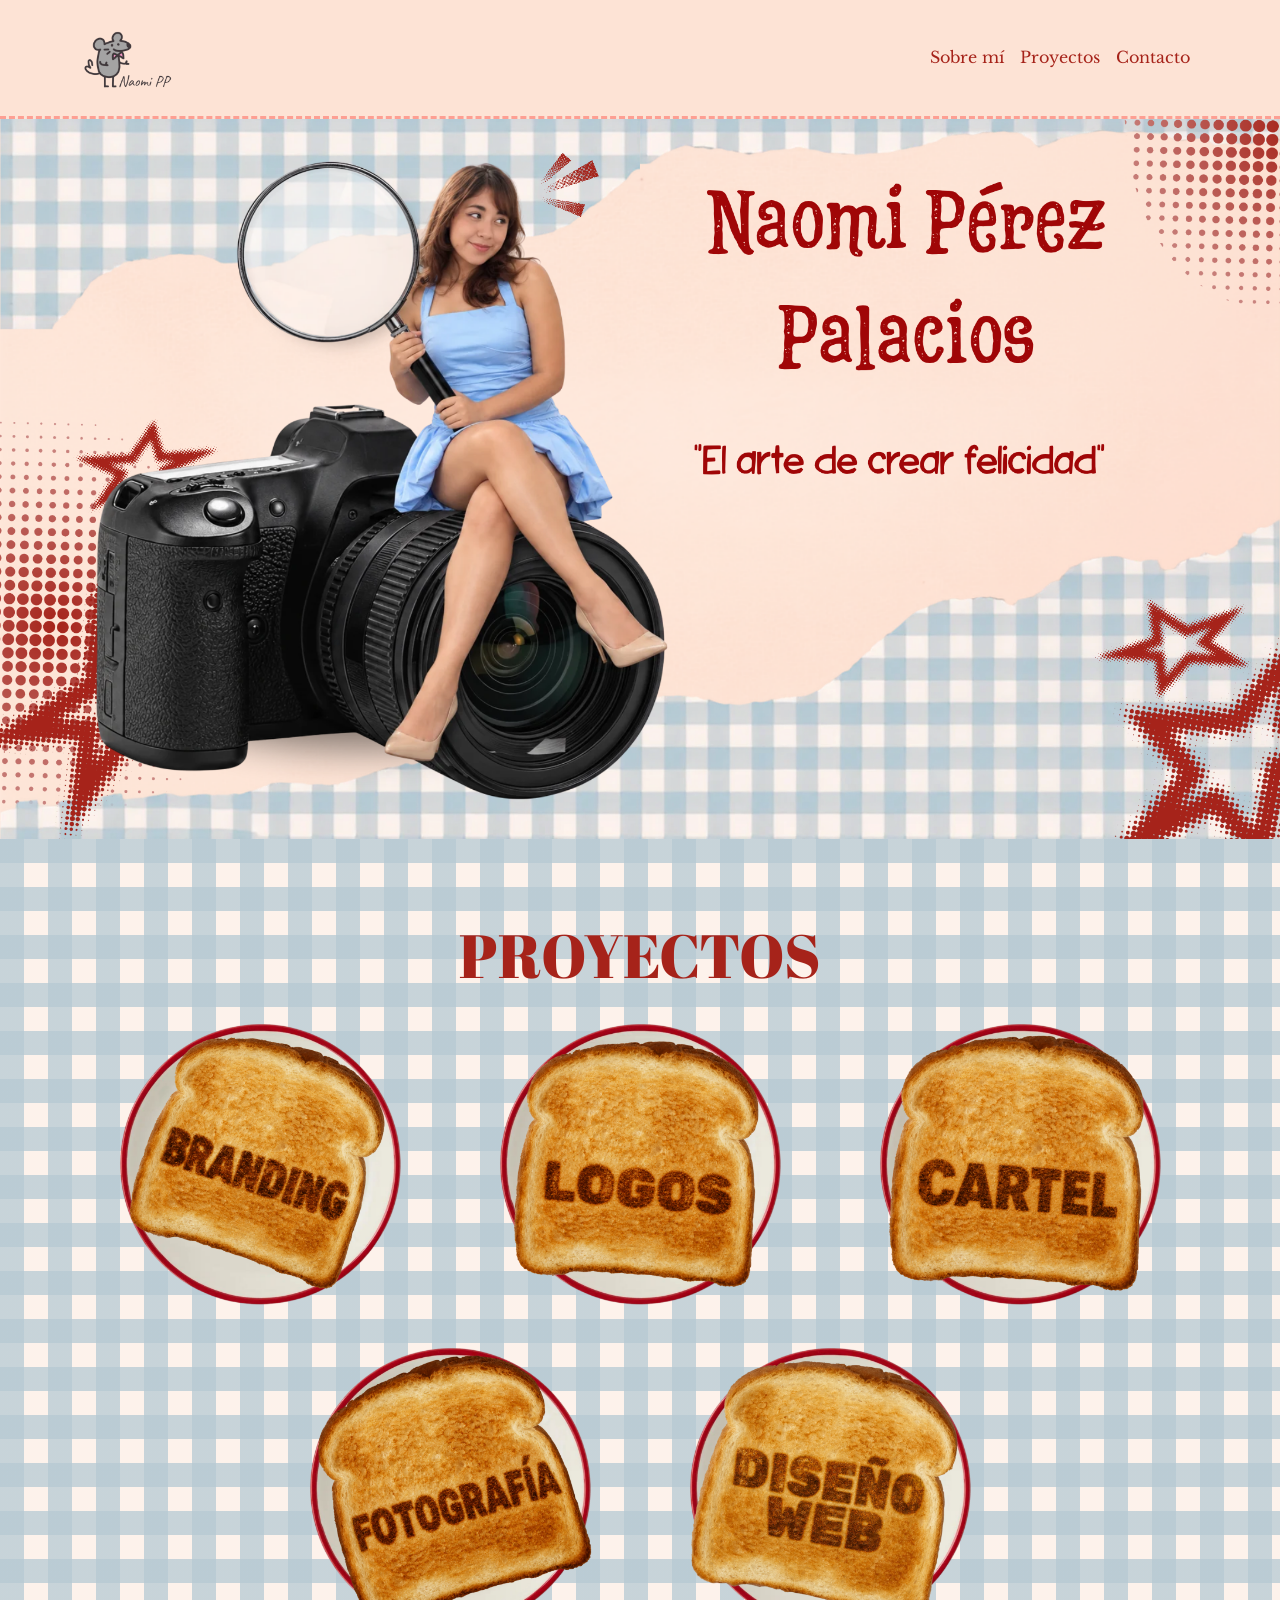
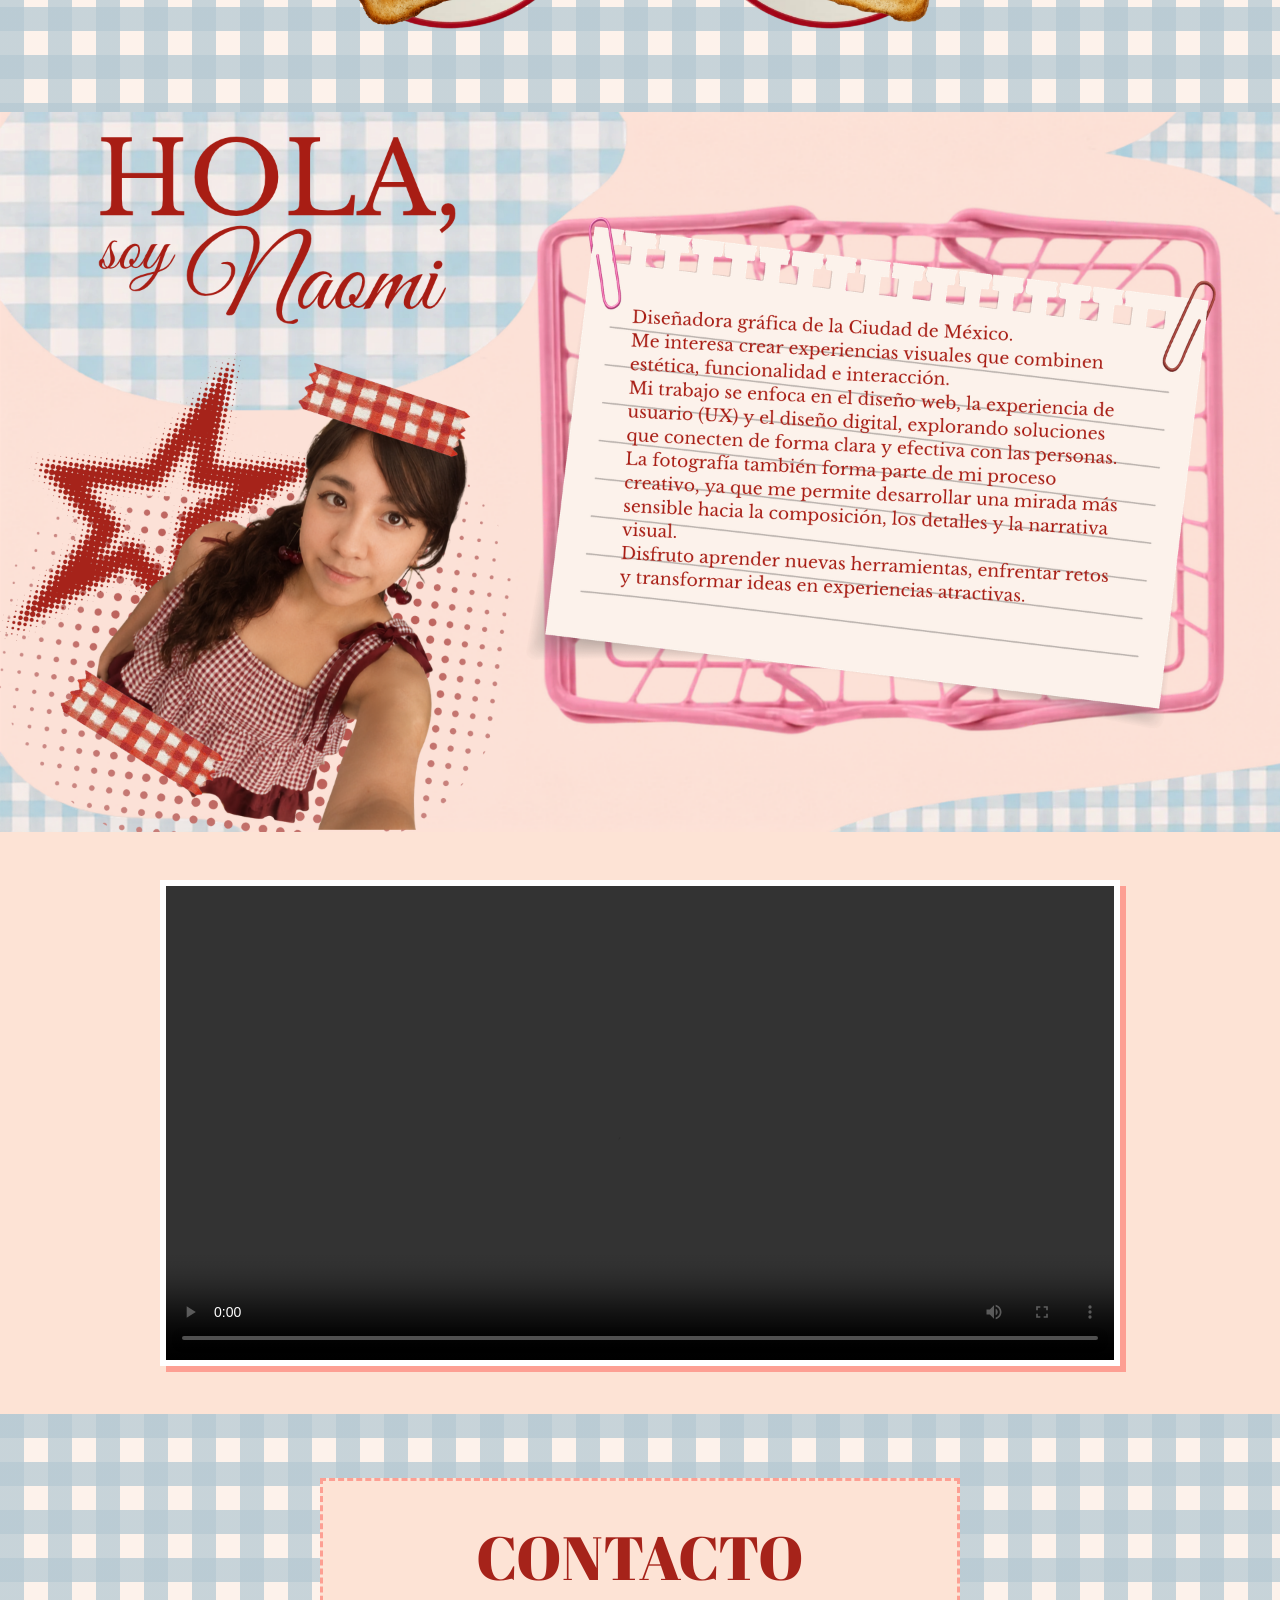
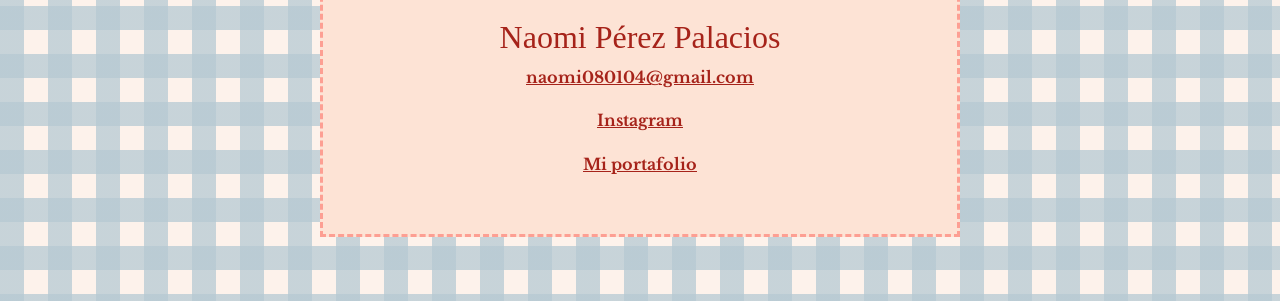
==== commit 3bce0a4a: "Fix HTML encoding issues in index.html" ====
--- a/index.html
+++ b/index.html
@@ -12,7 +12,7 @@
   <link rel="preconnect" href="https://fonts.gstatic.com" crossorigin>
   <link href="https://fonts.googleapis.com/css2?family=Abril+Fatface&family=Caveat:wght@500;700&family=Libre+Baskerville:wght@400;700&display=swap" rel="stylesheet">
   <!-- Tu hoja de estilos (siempre después de Bootstrap) -->
-  <link href="css/style.css" rel="stylesheet">
+  <link href="style.css" rel="stylesheet">
 </head>
 <body>
 
@@ -84,4 +84,4 @@
 
   <script src="https://cdn.jsdelivr.net/npm/bootstrap@5.3.3/dist/js/bootstrap.bundle.min.js"></script>
 </body>
-</html>+</html>
--- a/style.css
+++ b/style.css
@@ -0,0 +1,390 @@
+/* =========================================================
+   PORTAFOLIO · Naomi Alonso
+   Paleta tomada de PORTAFOLIO_2026.pdf
+   ========================================================= */
+:root {
+  --rojo:        #A6231A;
+  --durazno:     #FDE3D5;
+  --crema:       #FDF2EB;
+  --azul-vichy:  #B6C9D3;
+  --rosa:        #FD9F93;
+
+  --fuente-titulo: "Abril Fatface", Georgia, serif;
+  --fuente-texto:  "Libre Baskerville", Georgia, serif;
+  --fuente-firma:  "Caveat", cursive;
+}
+
+/* ---------- Base ---------- */
+html { scroll-behavior: smooth; scroll-padding-top: 80px; }
+body {
+  font-family: var(--fuente-texto);
+  color: var(--rojo);
+  background-color: var(--crema);
+  line-height: 1.7;
+}
+h2 { font-weight: 400; }
+a { color: var(--rojo); }
+a:focus-visible, .navbar-toggler:focus-visible {
+  outline: 3px solid var(--rojo);
+  outline-offset: 3px;
+}
+
+/* ---------- Fondo de cuadros (vichy) ---------- */
+.vichy {
+  background-color: var(--crema);
+  background-image:
+    linear-gradient(90deg, rgba(182, 201, 211, .75) 50%, transparent 50%),
+    linear-gradient(rgba(182, 201, 211, .75) 50%, transparent 50%);
+  background-size: 48px 48px;
+}
+
+/* ---------- Menú ---------- */
+.barra-menu {
+  background-color: var(--durazno);
+  border-bottom: 3px dashed var(--rosa);
+}
+.logo-nav { height: 90px; width: auto; display: block; }
+.barra-menu .nav-link { color: var(--rojo); font-size: 1rem; padding-left: 1rem; padding-right: 1rem; }
+.barra-menu .nav-link:hover { text-decoration: underline wavy var(--rosa); text-underline-offset: 6px; }
+
+/* ---------- Imágenes a todo el ancho (header y sobre mí) ---------- */
+.img-ancha { display: block; width: 100%; height: auto; }
+
+/* ---------- Mis proyectos: platos ---------- */
+.seccion { padding: 5rem 0; }
+.plato {
+  display: block;
+  max-width: 300px;
+  margin: 0 auto;
+  transition: transform .2s ease;
+}
+.plato img { width: 100%; height: auto; display: block; }
+.plato:hover { transform: rotate(-4deg) scale(1.04); }
+
+/* ---------- Sobre mí ---------- */
+.seccion-sobre-mi { background-color: var(--durazno); }
+.video {
+  display: block;
+  width: 100%;
+  max-width: 960px;
+  margin: 0 auto;
+  background: #000;
+  border: 6px solid #fff;
+  box-shadow: 6px 6px 0 var(--rosa);
+}
+
+/* ---------- Contacto ---------- */
+.pie { padding: 4rem 0; }
+.pie .container {
+  background: var(--durazno);
+  max-width: 640px;
+  padding: 2.5rem 1.5rem;
+  border: 3px dashed var(--rosa);
+}
+.titulo-seccion {
+  font-family: var(--fuente-titulo);
+  font-size: clamp(2.2rem, 6vw, 3.8rem);
+  text-transform: uppercase;
+  margin-bottom: 1rem;
+}
+.firma { font-family: var(--fuente-firma); font-size: 2rem; font-weight: 500; margin: 0; }
+.enlace-pie { font-weight: 700; }
+
+/* ---------- Accesibilidad ---------- */
+@media (prefers-reduced-motion: reduce) {
+  html { scroll-behavior: auto; }
+  .plato { transition: none; }
+}
+
+/* =========================================================
+   TENDEDERO (página de carteles)
+   ========================================================= */
+:root {
+  --pinza:    #D42A20;   /* pinzas rojas */
+  --etiqueta: #B8283F;   /* papel rasgado de las descripciones */
+  --cuerda-1: #D9B87C;
+  --cuerda-2: #B8925A;
+}
+
+.tendedero {
+  position: relative;
+  background: #fff;
+  padding-bottom: 3.5rem;
+  overflow: hidden;
+}
+/* Puntos de semitono en los costados */
+.tendedero::before,
+.tendedero::after {
+  content: "";
+  position: absolute;
+  top: 30%;
+  width: 130px;
+  height: 45%;
+  background: radial-gradient(circle, var(--rojo) 38%, transparent 42%) 0 0 / 14px 14px;
+  opacity: .8;
+  pointer-events: none;
+}
+.tendedero::before { left: 0;  -webkit-mask-image: linear-gradient(90deg, #000, transparent); mask-image: linear-gradient(90deg, #000, transparent); }
+.tendedero::after  { right: 0; -webkit-mask-image: linear-gradient(270deg, #000, transparent); mask-image: linear-gradient(270deg, #000, transparent); }
+
+/* Cada columna dibuja su tramo de cuerda; juntos forman una sola */
+.colgado {
+  position: relative;
+  padding: 0 1.8rem;
+  z-index: 1;
+}
+.colgado::before {
+  content: "";
+  position: absolute;
+  top: 38px;
+  left: 0;
+  right: 0;
+  height: 16px;
+  background: repeating-linear-gradient(135deg, var(--cuerda-1) 0 6px, var(--cuerda-2) 6px 12px);
+  box-shadow: 0 3px 5px rgba(0, 0, 0, .25);
+  z-index: 2;
+}
+
+.cartel-colgado {
+  position: relative;
+  margin: 0;
+  padding-top: 62px;
+}
+.cartel-colgado img {
+  display: block;
+  width: 100%;
+  height: auto;
+  background-color: var(--azul-vichy);   /* se ve mientras no pongas tu imagen */
+  box-shadow: 0 6px 14px rgba(0, 0, 0, .25);
+  transform: rotate(var(--giro, -2deg));
+  transition: transform .25s ease;
+}
+/* La inclinación de cada cartel se guarda en una variable, así el hover siempre puede ganar */
+.colgado:nth-child(3n+1) { --giro: -2deg;  --giro-etiqueta: -2deg; }
+.colgado:nth-child(3n+2) { --giro: 1.5deg; --giro-etiqueta: 1.5deg; }
+.colgado:nth-child(3n+3) { --giro: -1deg;  --giro-etiqueta: -2deg; }
+.cartel-colgado:hover img { transform: rotate(0) scale(1.02); }
+
+/* Pinzas */
+.pinza {
+  position: absolute;
+  top: 10px;
+  width: 26px;
+  height: 66px;
+  border-radius: 5px 5px 8px 8px;
+  background: linear-gradient(90deg, #E8473B 0 35%, var(--pinza) 35% 100%);
+  box-shadow: 1px 3px 4px rgba(0, 0, 0, .3);
+  z-index: 3;
+}
+.pinza::after {            /* resorte metálico */
+  content: "";
+  position: absolute;
+  left: 4px;
+  right: 4px;
+  top: 28px;
+  height: 6px;
+  border-radius: 3px;
+  background: #9a9a9a;
+}
+.pinza-izq { left: 16%; }
+.pinza-der { right: 16%; }
+
+/* Descripción en papel rasgado */
+.etiqueta {
+  position: relative;
+  z-index: 2;
+  width: 92%;
+  margin: -1.4rem auto 0;
+  padding: 2rem 1.2rem 1.1rem;
+  background: var(--etiqueta);
+  color: var(--crema);
+  font-size: .92rem;
+  line-height: 1.5;
+  text-align: center;
+  transform: rotate(var(--giro-etiqueta, -2deg));
+  clip-path: polygon(0 12%, 8% 6%, 18% 12%, 30% 4%, 44% 11%, 58% 3%, 72% 10%, 86% 4%, 100% 11%,
+                     100% 100%, 0 100%);
+}
+
+@media (max-width: 767.98px) {
+  .colgado { padding: 0 2.5rem; }
+  .colgado + .colgado { margin-top: 2rem; }
+}
+@media (prefers-reduced-motion: reduce) {
+  .cartel-colgado img { transition: none; }
+}
+
+/* =========================================================
+   LÁMINAS (página de branding)
+   ========================================================= */
+.lamina {
+  display: block;
+  max-width: 1100px;
+  margin: 0 auto 2.5rem;
+  border: 6px solid #fff;
+  box-shadow: 6px 6px 0 var(--rosa);
+  transition: transform .2s ease;
+}
+.lamina img { display: block; width: 100%; height: auto; }
+.lamina:hover { transform: rotate(-.6deg) scale(1.01); }
+@media (prefers-reduced-motion: reduce) {
+  .lamina { transition: none; }
+}
+
+/* =========================================================
+   BRANDING · YOMALLI
+   ========================================================= */
+.seccion-ficha { padding: 0; }
+.ficha {
+  max-width: 1200px;
+  margin: 0 auto;
+  padding: 2.5rem 1.5rem 3rem;
+  background-color: var(--durazno);
+}
+.titulo-yomalli {
+  font-family: "Londrina Solid", "Abril Fatface", Impact, sans-serif;
+  font-weight: 900;
+  font-size: clamp(4rem, 14vw, 8rem);
+  line-height: 1;
+  text-align: center;
+  text-transform: uppercase;
+  margin: 0;
+}
+
+/* Línea con lazo y corazones */
+.separador-lazo { display: flex; align-items: center; gap: .6rem; max-width: 900px; margin: .5rem auto 1.2rem; color: var(--rosa); }
+.separador-lazo .linea { flex: 1; border-top: 3px solid var(--rosa); border-radius: 3px; }
+.separador-lazo .corazon { font-size: 1.4rem; line-height: 1; }
+.separador-lazo .lazo { flex: none; }
+
+.subtitulo-uma { text-align: center; font-size: clamp(1rem, 2.6vw, 1.6rem); margin-bottom: 2.5rem; }
+
+.datos { max-width: 1050px; margin: 0 auto; }
+.dato-titulo {
+  font-family: var(--fuente-texto);
+  font-weight: 700;
+  font-size: 1.15rem;
+  text-transform: uppercase;
+  margin-bottom: .8rem;
+}
+.datos p { margin-bottom: 0; }
+
+.collage {
+  display: block;
+  width: 100%;
+  max-width: 820px;
+  height: auto;
+  margin: 2.5rem auto 0;
+}
+
+/* Tablero de imágenes (fondo blanco sobre cuadros, como en tu diseño) */
+.seccion-tablero { padding: 3rem 1rem; }
+.tablero {
+  max-width: 1200px;
+  margin: 0 auto;
+  background: #fff;
+  padding: 1rem;
+}
+.tablero img {
+  display: block;
+  width: 100%;
+  height: auto;
+  background-color: var(--azul-vichy);   /* se ve mientras no pongas tu imagen */
+}
+
+/* =========================================================
+   TABLERO DE CORCHO (página de fotografía)
+   ========================================================= */
+.marco-corcho {
+  max-width: 1150px;
+  margin: 0 auto;
+  padding: 18px;
+  background: linear-gradient(135deg, #F6D5A6, #E4B278);
+  box-shadow: 0 10px 24px rgba(0, 0, 0, .3), inset 0 0 0 2px #D79F63;
+}
+.corcho {
+  padding: 2rem 1.5rem 1rem;
+  background-color: #C98B54;
+  background-image:
+    radial-gradient(rgba(90, 45, 15, .28) 1px, transparent 1.6px),
+    radial-gradient(rgba(255, 232, 190, .28) 1px, transparent 1.6px);
+  background-size: 7px 7px, 11px 11px;
+  background-position: 0 0, 3px 4px;
+  box-shadow: inset 0 0 18px rgba(60, 30, 10, .55);
+  /* Masonry: las fotos conservan su proporción, horizontales o verticales */
+  column-count: 3;
+  column-gap: 1.2rem;
+}
+@media (max-width: 767.98px) {
+  .corcho { column-count: 2; column-gap: .9rem; padding: 1.5rem 1rem .5rem; }
+  .marco-corcho { padding: 12px; }
+}
+
+/* Fotos pegadas con cinta */
+.pegada {
+  position: relative;
+  margin: 0 0 1.4rem;
+  break-inside: avoid;
+  -webkit-column-break-inside: avoid;
+  border: 5px solid #fff;
+  background: #fff;
+  box-shadow: 2px 4px 8px rgba(40, 20, 5, .45);
+  transform: rotate(var(--giro, 0deg));
+  transition: transform .2s ease;
+}
+.pegada img { display: block; width: 100%; height: auto; }
+.pegada::before {            /* cinta de cuadros */
+  content: "";
+  position: absolute;
+  top: -13px;
+  left: 50%;
+  width: 64px;
+  height: 22px;
+  margin-left: -32px;
+  transform: rotate(-4deg);
+  background:
+    linear-gradient(90deg, rgba(166, 35, 26, .55) 50%, transparent 50%),
+    linear-gradient(rgba(166, 35, 26, .55) 50%, transparent 50%),
+    var(--crema);
+  background-size: 10px 10px;
+  opacity: .92;
+  z-index: 2;
+}
+.pegada:nth-of-type(4n+1) { --giro: -1.5deg; }
+.pegada:nth-of-type(4n+2) { --giro: 1deg; }
+.pegada:nth-of-type(4n+3) { --giro: -.5deg; }
+.pegada:nth-of-type(4n+4) { --giro: 1.6deg; }
+.pegada:hover { transform: rotate(0) scale(1.03); z-index: 3; }
+
+/* Nota con la descripción del conjunto */
+.nota {
+  position: relative;
+  break-inside: avoid;
+  margin: 0 0 1.6rem;
+  padding: 1.6rem 1.2rem 1.2rem;
+  background: var(--durazno);
+  color: var(--rojo);
+  font-size: .95rem;
+  line-height: 1.6;
+  box-shadow: 2px 4px 8px rgba(40, 20, 5, .45);
+  transform: rotate(-1.5deg);
+}
+.nota::before {
+  content: "";
+  position: absolute;
+  top: -13px;
+  left: 50%;
+  width: 64px;
+  height: 22px;
+  margin-left: -32px;
+  transform: rotate(3deg);
+  background:
+    linear-gradient(90deg, rgba(166, 35, 26, .55) 50%, transparent 50%),
+    linear-gradient(rgba(166, 35, 26, .55) 50%, transparent 50%),
+    var(--crema);
+  background-size: 10px 10px;
+  opacity: .92;
+}
+@media (prefers-reduced-motion: reduce) {
+  .pegada { transition: none; }
+}
